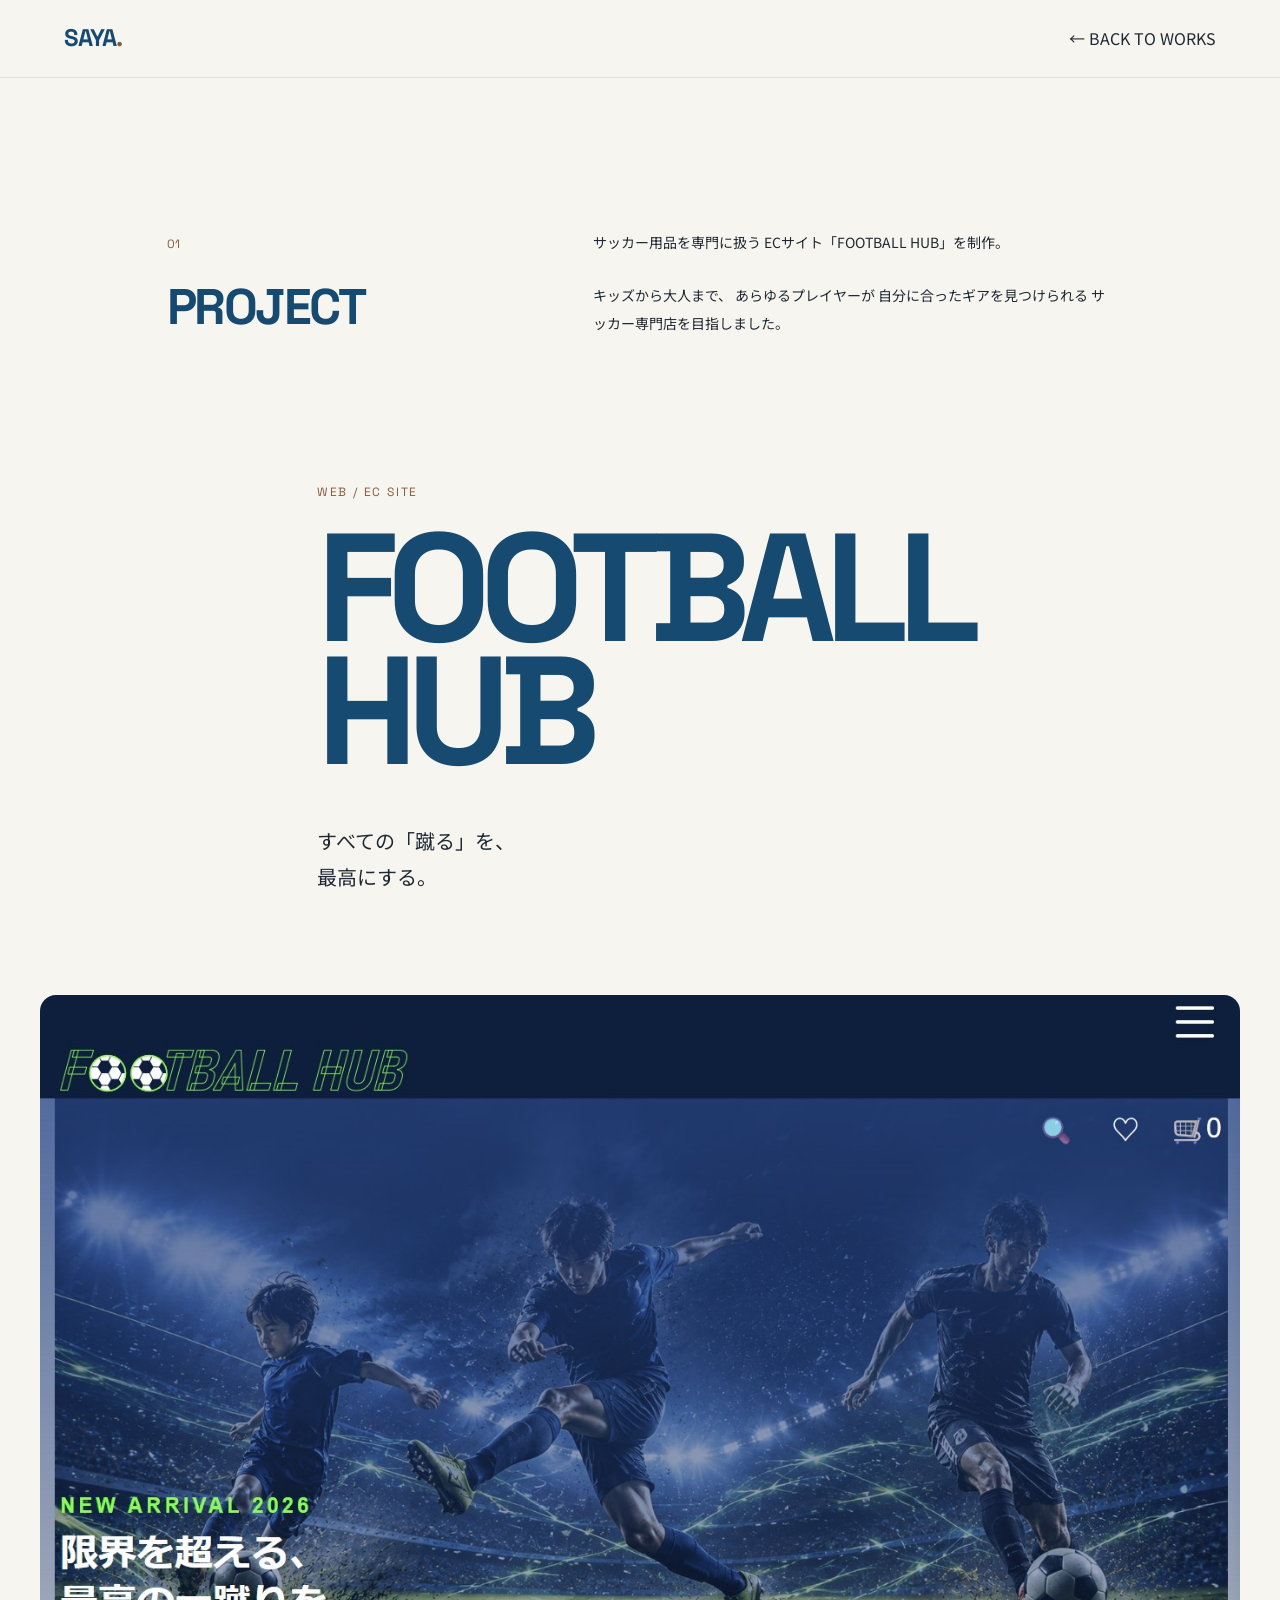
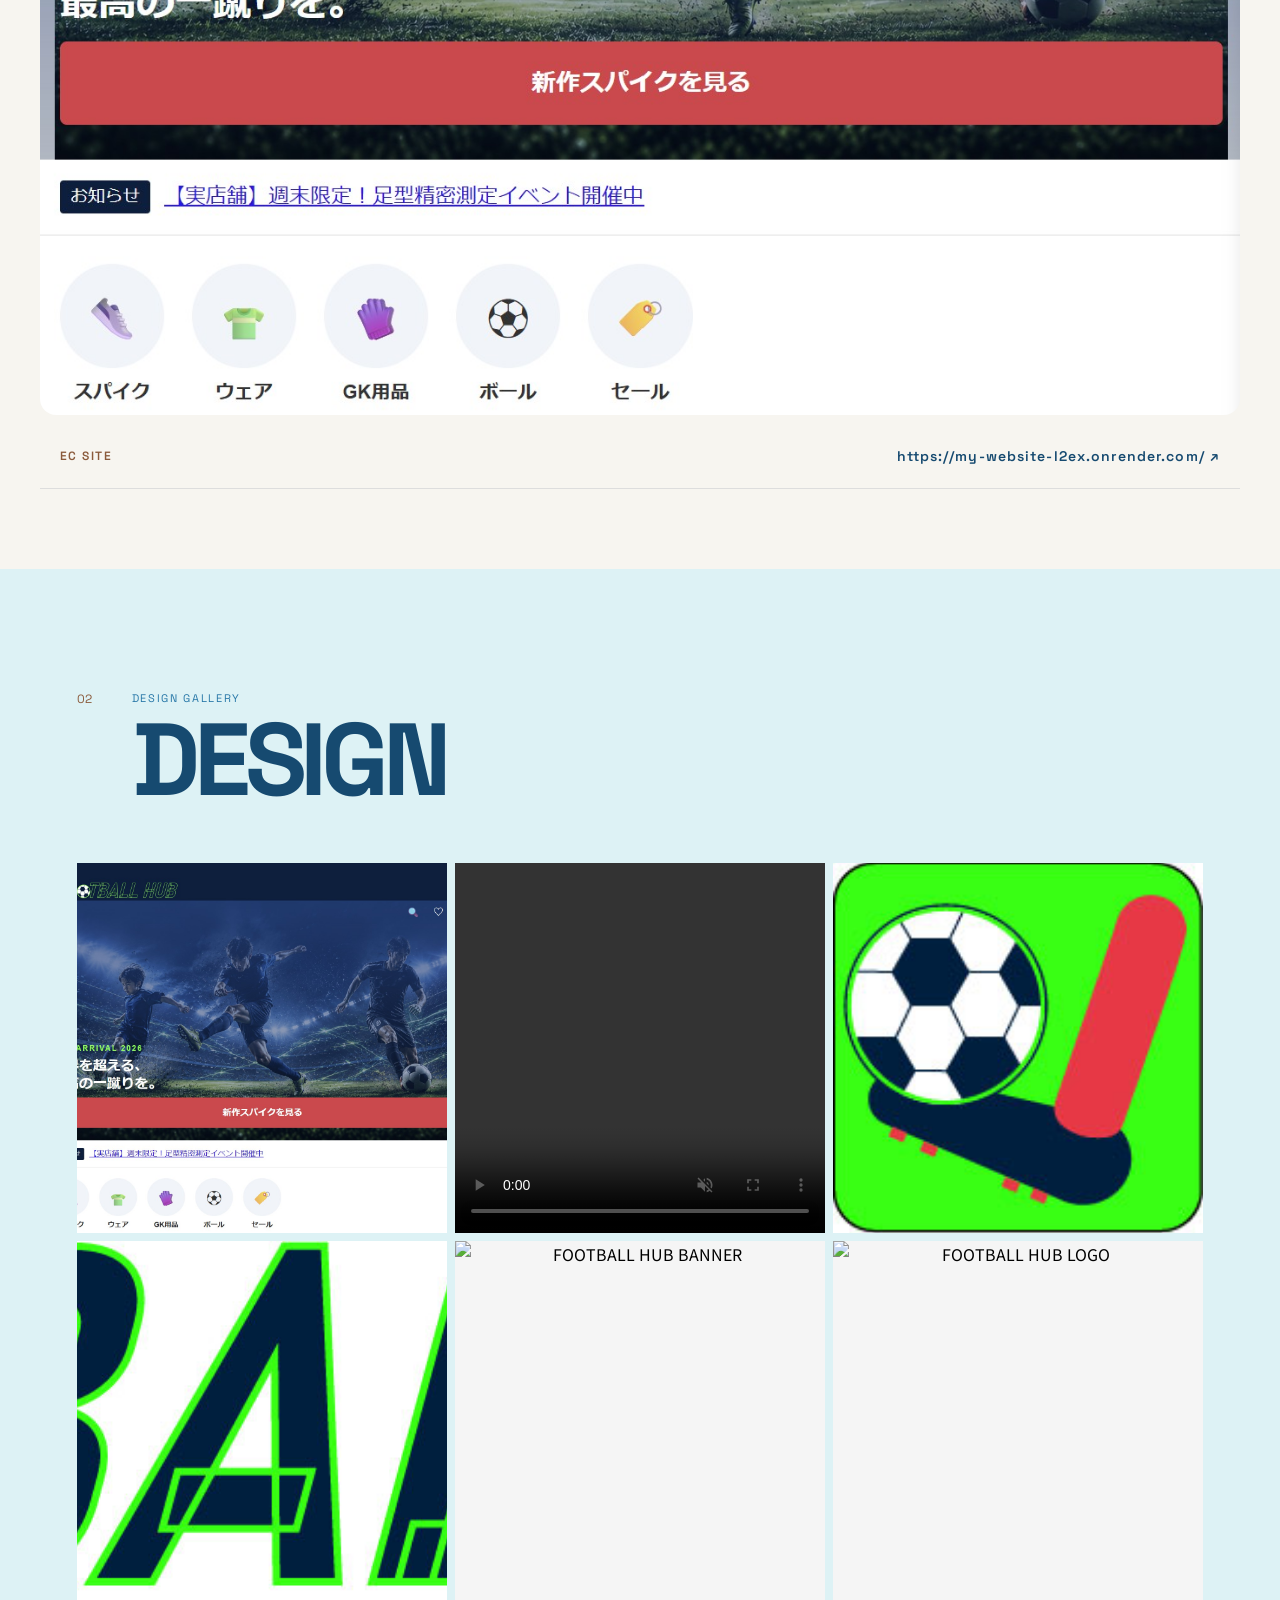
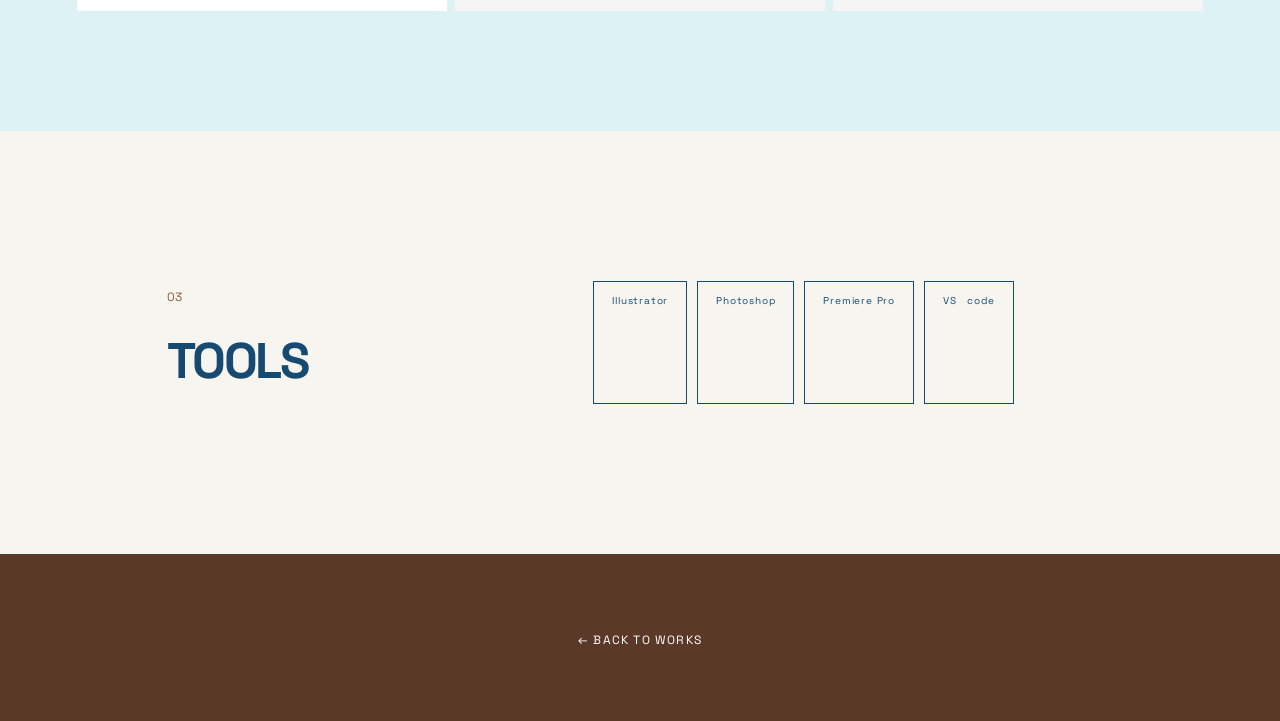
==== works/football-hub.html @ da972bae "first commit" ====
<!DOCTYPE html>
<html lang="ja">

<head>
  <meta charset="UTF-8">
  <meta name="viewport" content="width=device-width, initial-scale=1.0">

  <title>FOOTBALL HUB | SAYA PORTFOLIO</title>

  <meta
    name="description"
    content="FOOTBALL HUBのWebサイト制作実績。"
  >

  <link rel="preconnect" href="https://fonts.googleapis.com">
  <link rel="preconnect" href="https://fonts.gstatic.com" crossorigin>

  <link
    href="https://fonts.googleapis.com/css2?family=Noto+Sans+JP:wght@400;500;600;700&family=Space+Grotesk:wght@400;500;600;700&display=swap"
    rel="stylesheet"
  >

  <link rel="stylesheet" href="../css/style.css">
  <link rel="stylesheet" href="../css/work-detail.css">
</head>


<body>

  <!-- HEADER -->

  <header class="header">

    <a href="../index.html" class="logo">
      SAYA<span>.</span>
    </a>

    <a href="../index.html#works" class="back-link">
      ← BACK TO WORKS
    </a>

  </header>

      <!-- =====================
         PROJECT
    ====================== -->

    <section class="work-info">

      <div class="work-info-title">
        <span>01</span>
        <h2>PROJECT</h2>
      </div>

      <div class="work-info-text">

        <p>
          サッカー用品を専門に扱う
          ECサイト「FOOTBALL HUB」を制作。
        </p>

        <p>
          キッズから大人まで、
          あらゆるプレイヤーが
          自分に合ったギアを見つけられる
          サッカー専門店を目指しました。
        </p>
      </div>

    </section>
  <main class="work-detail">
    <!-- =====================
         TITLE
    ====================== -->

    <section class="work-intro">

      <p class="work-category">
        WEB / EC SITE
      </p>

      <h1>
        FOOTBALL<br>
        HUB
      </h1>

      <p class="work-lead">
        すべての「蹴る」を、<br>
        最高にする。
      </p>

    </section>


    <!-- =====================
         MAIN VISUAL
    ====================== -->

<section class="work-main-visual">

  <img
    src="../images/football-hub-main.jpg"
    alt="FOOTBALL HUB ECサイトのメインビジュアル"
  >

</section>

<div class="site-link">
  <span>EC SITE</span>

  <a
    href="https://my-website-l2ex.onrender.com/"
    target="_blank"
    rel="noopener noreferrer"
  >
    https://my-website-l2ex.onrender.com/ ↗
  </a>
</div>


    <!-- =====================
         GALLERY
    ====================== -->

    <section class="work-gallery-section">

      <div class="gallery-heading">

        <span>02</span>

        <div>
          <p>DESIGN GALLERY</p>
          <h2>DESIGN</h2>
        </div>

      </div>


      <div class="work-gallery">


        <!-- 01 サイトスクショ-->

        <button
          class="gallery-item"
          data-image="../images/football-hub-main.jpg"
          data-title="MAIN VISUAL"
        >

          <img
            src="../images/football-hub-main.jpg"
            alt="FOOTBALL HUB MAIN VISUAL"
          >

        </button>


        <!-- 02 広告動画-->

        <div class="gallery-item gallery-video">
    <video
      src="../videos/footballhub.mp4"
      autoplay
      muted
      loop
      playsinline
      controls
    ></video>
  </div>


        <!-- 03 サイトicon-->

        <button
          class="gallery-item"
          data-image="../images/icon.jpg"
          data-title="FOOTBALL HUB icon"
        >

          <img
            src="../images/icon.jpg"
            alt="FOOTBALL HUB icon"
          >

        </button>


        <!-- 04 -->

        <button
          class="gallery-item"
          data-image="../images/sitelogo.jpg"
          data-title="FOOTBALL HUB sitelogo"
        >

          <img
            src="../images/sitelogo.jpg"
            alt="FOOTBALL HUB sitelogo"
          >

        </button>


        <!-- 05 -->

        <button
          class="gallery-item"
          data-image="../images/football-hub-banner.jpg"
          data-title="BANNER"
        >

          <img
            src="../images/football-hub-banner.jpg"
            alt="FOOTBALL HUB BANNER"
          >

        </button>


        <!-- 06 -->

        <button
          class="gallery-item"
          data-image="../images/football-hub-logo.jpg"
          data-title="LOGO"
        >

          <img
            src="../images/football-hub-logo.jpg"
            alt="FOOTBALL HUB LOGO"
          >

        </button>


      </div>

    </section>


    <!-- =====================
         TOOLS
    ====================== -->

    <section class="work-tools">

      <div class="work-info-title">

        <span>03</span>

        <h2>TOOLS</h2>

      </div>

      <div class="tools-list">

        <span>Illustrator</span>
        <span>Photoshop</span>
        <span>Premiere Pro</span>
        <span>VS　code</span>

      </div>

    </section>


    <!-- BACK -->

    <div class="work-back">

      <a href="../index.html#works">
        ← BACK TO WORKS
      </a>

    </div>


  </main>


  <!-- IMAGE MODAL -->

  <div class="gallery-modal" id="galleryModal">

    <button class="modal-close" id="modalClose">
      ×
    </button>

    <div class="modal-content">

      <img id="modalImage" src="" alt="">

      <p id="modalTitle"></p>

    </div>

  </div>


  <script src="../js/work-detail.js"></script>

</body>

</html>
---- css/style.css ----
/* =========================
   RESET
========================= */

* {
  margin: 0;
  padding: 0;
  box-sizing: border-box;
}

html {
  scroll-behavior: smooth;
}

body {
  background: #f7f5f0;
  color: #1f2933;
  font-family: "Noto Sans JP", sans-serif;
  line-height: 1.7;
}

a {
  color: inherit;
  text-decoration: none;
}

button {
  font: inherit;
}


/* =========================
   VARIABLES
========================= */

:root {
  --blue-dark: #164a70;
  --blue: #2878a8;
  --sky: #9dd8e8;
  --sky-light: #ddf2f5;
  --brown: #8a5a3b;
  --brown-dark: #5b3928;
  --cream: #f7f5f0;
  --text: #1f2933;
  --white: #ffffff;

  --english: "Space Grotesk", sans-serif;
}


/* =========================
   HEADER
========================= */

.header {
  height: 78px;
  padding: 0 5vw;

  display: flex;
  align-items: center;
  justify-content: space-between;

  position: sticky;
  top: 0;
  z-index: 1000;

  background: rgba(247, 245, 240, 0.92);
  backdrop-filter: blur(10px);

  border-bottom: 1px solid rgba(22, 74, 112, 0.1);
}

.logo {
  font-family: var(--english);
  font-size: 24px;
  font-weight: 700;
  letter-spacing: -1px;
  color: var(--blue-dark);
}

.logo span,
.footer-logo span {
  color: var(--brown);
}

.nav {
  display: flex;
  gap: 36px;

  font-family: var(--english);
  font-size: 13px;
  font-weight: 600;
  letter-spacing: 1px;
}

.nav a {
  position: relative;
}

.nav a::after {
  content: "";
  position: absolute;
  left: 0;
  bottom: -6px;

  width: 0;
  height: 2px;

  background: var(--brown);

  transition: width 0.3s ease;
}

.nav a:hover::after {
  width: 100%;
}

.menu-btn {
  display: none;
}


/* =========================
   HERO
========================= */

.hero {
  min-height: calc(100vh - 78px);
  padding: 8vh 8vw;

  position: relative;
  overflow: hidden;

  display: flex;
  justify-content: space-between;
  align-items: center;
}

.hero-content {
  position: relative;
  z-index: 2;
}

.hero-label {
  margin-bottom: 25px;

  font-family: var(--english);
  font-size: 12px;
  font-weight: 600;
  letter-spacing: 2px;

  color: var(--brown);
}

.hero h1 {
  font-family: var(--english);
  font-size: clamp(70px, 11vw, 170px);
  font-weight: 600;
  line-height: 0.85;
  letter-spacing: -7px;

  color: var(--blue-dark);
}

.hero h1 span {
  color: var(--blue);
}

.hero-copy {
  margin-top: 45px;

  font-size: 18px;
  font-weight: 500;

  color: var(--brown-dark);
}

.hero-work {
  width: 28vw;
  max-width: 390px;

  position: relative;
  z-index: 2;

  transform: rotate(3deg);
}

.hero-work-image {
  aspect-ratio: 1 / 1;

  display: flex;
  align-items: center;
  justify-content: center;

  background:
    linear-gradient(
      135deg,
      var(--sky),
      var(--blue)
    );

  border: 12px solid var(--white);

  box-shadow: 0 20px 50px rgba(22, 74, 112, 0.15);
}

.placeholder-text {
  font-family: var(--english);
  text-align: center;
  color: white;
}

.placeholder-text span {
  display: block;
  font-size: 16px;
  letter-spacing: 4px;
}

.placeholder-text strong {
  font-size: 90px;
  line-height: 1;
}

.hero-work > p {
  margin-top: 18px;

  font-family: var(--english);
  font-size: 10px;
  letter-spacing: 2px;
  text-align: right;

  color: var(--brown);
}


/* Decorative circles */

.hero-circle {
  position: absolute;

  width: 500px;
  height: 500px;

  right: -150px;
  bottom: -180px;

  border-radius: 50%;

  background: var(--sky-light);
}

.hero-circle-small {
  position: absolute;

  width: 130px;
  height: 130px;

  right: 33%;
  top: 15%;

  border-radius: 50%;

  background: var(--sky);
}


/* =========================
   COMMON SECTION
========================= */

.section {
  padding: 140px 8vw;
}

.section-heading {
  display: flex;
  align-items: center;
  gap: 18px;

  margin-bottom: 80px;
}

.section-heading span {
  font-family: var(--english);
  font-size: 13px;
  font-weight: 600;
  color: var(--brown);
}

.section-heading h2 {
  font-family: var(--english);
  font-size: 18px;
  letter-spacing: 3px;
  color: var(--blue-dark);
}


/* =========================
   ABOUT
========================= */

.about {
  background: var(--white);
}

.about-grid {
  display: grid;
  grid-template-columns: 1fr 1.3fr;
  gap: 10vw;
}

.about-title {
  font-family: var(--english);
  font-size: clamp(45px, 6vw, 90px);
  font-weight: 600;
  line-height: 0.9;
  letter-spacing: -3px;

  color: var(--sky);

  padding-top: 10px;
}

.about-title p:nth-child(2) {
  color: var(--blue-dark);
}

.about-content h3 {
  margin-bottom: 30px;

  font-size: clamp(26px, 3vw, 42px);
  line-height: 1.5;

  color: var(--brown-dark);
}

.about-content > p {
  max-width: 600px;

  color: #52616b;
}

.about-info {
  margin-top: 50px;

  display: flex;
  gap: 70px;
}

.about-info div {
  display: flex;
  flex-direction: column;
}

.about-info span {
  margin-bottom: 4px;

  font-family: var(--english);
  font-size: 11px;
  letter-spacing: 2px;

  color: var(--brown);
}

.about-info strong {
  font-family: var(--english);
  font-size: 16px;
  color: var(--blue-dark);
}


/* =========================
   SKILLS
========================= */

.skills {
  background: var(--sky-light);
}

.skills-list {
  border-top: 1px solid rgba(22, 74, 112, 0.25);
}

.skill-item {
  padding: 35px 0;

  display: grid;
  grid-template-columns: 70px 1fr 1fr;
  gap: 30px;

  border-bottom: 1px solid rgba(22, 74, 112, 0.25);
}

.skill-number {
  font-family: var(--english);
  color: var(--brown);
}

.skill-main h3 {
  margin-bottom: 5px;

  font-family: var(--english);
  font-size: 24px;
  letter-spacing: 1px;

  color: var(--blue-dark);
}

.skill-main p {
  color: #52616b;
  font-size: 14px;
}

.skill-tools {
  align-self: center;

  font-family: var(--english);
  font-size: 13px;
  line-height: 2;

  color: var(--brown);
}


/* =========================
   WORKS
========================= */

.works {
  background: var(--cream);
}

.works-heading {
  justify-content: space-between;
}

.works-heading > div {
  display: flex;
  align-items: center;
  gap: 18px;
}

.works-heading > p {
  font-family: var(--english);
  font-size: 12px;
  line-height: 1.4;
  color: var(--brown);
}


/* Filter */

.work-filter {
  display: flex;
  gap: 25px;

  margin-bottom: 35px;
}

.filter-btn {
  padding: 0;

  border: none;
  background: transparent;

  font-family: var(--english);
  font-size: 12px;
  font-weight: 600;
  letter-spacing: 1px;

  color: #83909a;

  cursor: pointer;

  transition: color 0.25s ease;
}

.filter-btn.active,
.filter-btn:hover {
  color: var(--blue-dark);
}


/* Gallery */

.works-grid {
  display: grid;
  grid-template-columns: repeat(3, 1fr);
  gap: 8px;
}

.work-card {
  position: relative;

  aspect-ratio: 1 / 1;

  overflow: hidden;

  cursor: pointer;

  background: var(--sky-light);
}

.work-image {
  width: 100%;
  height: 100%;

  display: flex;
  align-items: center;
  justify-content: center;

  transition: transform 0.5s ease;
}

.work-image span {
  font-family: var(--english);
  font-size: clamp(20px, 3vw, 42px);
  font-weight: 600;
  line-height: 0.95;
  text-align: center;
  letter-spacing: -1px;
}


/* Temporary image placeholders */

.work-football {
  background: linear-gradient(135deg, #164a70, #2878a8);
  color: white;
}

.work-cinema {
  background: linear-gradient(135deg, #8a5a3b, #d5a77c);
  color: white;
}

.work-saga {
  background: linear-gradient(135deg, #9dd8e8, #2878a8);
  color: white;
}

.work-character {
  background: linear-gradient(135deg, #5b3928, #9dd8e8);
  color: white;
}

.work-video {
  background: linear-gradient(135deg, #2878a8, #ddf2f5);
  color: white;
}

.work-graphic {
  background: linear-gradient(135deg, #8a5a3b, #164a70);
  color: white;
}


/* Overlay */

.work-overlay {
  position: absolute;

  inset: 0;

  padding: 25px;

  display: flex;
  align-items: flex-end;
  justify-content: space-between;

  background: rgba(22, 74, 112, 0.88);

  color: white;

  opacity: 0;

  transition: opacity 0.3s ease;
}

.work-overlay small {
  font-family: var(--english);
  font-size: 9px;
  letter-spacing: 1.5px;
}

.work-overlay h3 {
  margin-top: 5px;

  font-family: var(--english);
  font-size: 18px;
  line-height: 1.2;
}

.view-arrow {
  width: 45px;
  height: 45px;

  display: flex;
  align-items: center;
  justify-content: center;

  border: 1px solid rgba(255, 255, 255, 0.6);
  border-radius: 50%;

  font-size: 20px;
}

.work-card:hover .work-image {
  transform: scale(1.05);
}

.work-card:hover .work-overlay {
  opacity: 1;
}


/* =========================
   CONTACT
========================= */

.contact {
  padding: 150px 8vw;

  background: var(--blue-dark);
  color: white;
}

.contact-inner {
  max-width: 1200px;
  margin: auto;
}

.contact-label {
  margin-bottom: 45px;

  font-family: var(--english);
  font-size: 12px;
  letter-spacing: 2px;

  color: var(--sky);
}

.contact h2 {
  font-family: var(--english);
  font-size: clamp(60px, 10vw, 150px);
  line-height: 0.9;
  letter-spacing: -5px;
}

.contact h2 span {
  color: var(--sky);
}

.contact-text {
  margin-top: 45px;

  color: #d5e9ed;
}

.contact-button {
  width: 180px;
  height: 180px;

  margin-top: 60px;

  display: flex;
  flex-direction: column;
  align-items: center;
  justify-content: center;
  gap: 10px;

  border-radius: 50%;

  background: var(--brown);
  color: white;

  font-family: var(--english);
  font-weight: 600;
  letter-spacing: 1px;

  transition:
    transform 0.3s ease,
    background 0.3s ease;
}

.contact-button span {
  font-size: 25px;
}

.contact-button:hover {
  transform: scale(1.08);
  background: var(--blue);
}


/* =========================
   FOOTER
========================= */

.footer {
  padding: 35px 8vw;

  display: flex;
  align-items: center;
  justify-content: space-between;

  background: var(--brown-dark);
  color: white;
}

.footer-logo {
  font-family: var(--english);
  font-size: 22px;
  font-weight: 700;
}

.footer p,
.footer a {
  font-family: var(--english);
  font-size: 10px;
  letter-spacing: 1px;
}

.footer a {
  color: var(--sky);
}


/* =========================
   SCROLL ANIMATION
========================= */

.section,
.contact {
  opacity: 0;
  transform: translateY(35px);

  transition:
    opacity 0.8s ease,
    transform 0.8s ease;
}

.section.show,
.contact.show {
  opacity: 1;
  transform: translateY(0);
}


/* =========================
   RESPONSIVE
========================= */

@media (max-width: 767px) {

  /* Header */

  .header {
    height: 65px;
    padding: 0 20px;
  }

  .logo {
    font-size: 21px;
  }

  .nav {
    position: fixed;

    top: 65px;
    right: 0;

    width: 100%;
    height: calc(100vh - 65px);

    padding: 50px 30px;

    display: flex;
    flex-direction: column;
    gap: 30px;

    background: var(--blue-dark);

    transform: translateX(100%);
    transition: transform 0.4s ease;
  }

  .nav.active {
    transform: translateX(0);
  }

  .nav a {
    font-family: var(--english);
    font-size: 30px;
    color: white;
  }

  .nav a::after {
    background: var(--sky);
  }

  .menu-btn {
    width: 38px;
    height: 38px;

    display: flex;
    flex-direction: column;
    align-items: center;
    justify-content: center;
    gap: 7px;

    border: none;
    background: transparent;

    cursor: pointer;
  }

  .menu-btn span {
    display: block;

    width: 25px;
    height: 2px;

    background: var(--blue-dark);

    transition: transform 0.3s ease;
  }

  .menu-btn.active span:first-child {
    transform: translateY(4.5px) rotate(45deg);
  }

  .menu-btn.active span:last-child {
    transform: translateY(-4.5px) rotate(-45deg);
  }


  /* Hero */

  .hero {
    min-height: calc(100vh - 65px);

    padding: 70px 25px 50px;

    display: block;
  }

  .hero h1 {
    font-size: clamp(65px, 18vw, 100px);
    letter-spacing: -4px;
  }

  .hero-label {
    font-size: 9px;
    letter-spacing: 1.5px;
  }

  .hero-copy {
    margin-top: 35px;
    font-size: 15px;
  }

  .hero-work {
    width: 62vw;
    max-width: 280px;

    margin: 55px 0 0 auto;
  }

  .hero-work-image {
    border-width: 8px;
  }

  .placeholder-text strong {
    font-size: 65px;
  }

  .hero-circle {
    width: 300px;
    height: 300px;

    right: -150px;
    bottom: -80px;
  }

  .hero-circle-small {
    width: 70px;
    height: 70px;

    right: 10%;
    top: 8%;
  }


  /* Sections */

  .section {
    padding: 90px 20px;
  }

  .section-heading {
    margin-bottom: 50px;
  }


  /* About */

  .about-grid {
    grid-template-columns: 1fr;
    gap: 50px;
  }

  .about-title {
    font-size: 60px;
  }

  .about-content h3 {
    font-size: 25px;
  }

  .about-content > p {
    font-size: 14px;
  }

  .about-info {
    margin-top: 35px;
    gap: 35px;
    flex-wrap: wrap;
  }


  /* Skills */

  .skill-item {
    padding: 28px 0;

    grid-template-columns: 35px 1fr;
    gap: 10px;
  }

  .skill-main h3 {
    font-size: 19px;
  }

  .skill-main p {
    font-size: 13px;
  }

  .skill-tools {
    grid-column: 2;
    font-size: 12px;
    margin-top: -5px;
  }


  /* Works */

  .works-heading > p {
    display: none;
  }

  .work-filter {
    gap: 17px;
    flex-wrap: wrap;
  }

  .works-grid {
    grid-template-columns: repeat(2, 1fr);
    gap: 4px;
  }

  .work-overlay {
    display: none;
  }

  .work-image span {
    font-size: 21px;
  }


  /* Contact */

  .contact {
    padding: 100px 20px;
  }

  .contact h2 {
    font-size: 65px;
    letter-spacing: -3px;
  }

  .contact-button {
    width: 140px;
    height: 140px;
    margin-top: 45px;
  }


  /* Footer */

  .footer {
    padding: 25px 20px;

    flex-wrap: wrap;
    gap: 15px;
  }

  .footer p {
    order: 3;
    width: 100%;
  }

}
---- css/work-detail.css ----
/* =========================
   WORK DETAIL
========================= */

.work-detail {
  padding-top: 100px;
}


/* INTRO */

.work-intro {
  max-width: 800px;
  margin: 0 auto;
  padding: 120px 6vw 100px;
}

.work-category {
  font-family: "Space Grotesk", sans-serif;
  font-size: 12px;
  letter-spacing: 0.15em;
  color: #8A5A3B;
  margin-bottom: 25px;
}

.work-intro h1 {
  font-family: "Space Grotesk", sans-serif;
  font-size: clamp(70px, 12vw, 170px);
  line-height: 0.8;
  letter-spacing: -0.07em;
  color: #164A70;
}

.work-lead {
  margin-top: 50px;
  font-size: 20px;
  line-height: 1.8;
}


/* MAIN VISUAL */

.work-main-visual {
  width: 100%;
  max-width: 1200px;
  margin: 0 auto 80px;
  overflow: hidden;
  border-radius: 16px;
  background: #f5f5f5;
}

.work-main-visual img {
  display: block;
  width: 100%;
  height: auto;
}

/* INFO */

.work-info {
  max-width: 1100px;
  margin: 150px auto;
  padding: 0 6vw;

  display: grid;
  grid-template-columns: 1fr 1.5fr;
  gap: 80px;
}

.work-info-title span,
.gallery-heading > span {
  font-family: "Space Grotesk", sans-serif;
  font-size: 12px;
  color: #8A5A3B;
}

.work-info-title h2 {
  margin-top: 10px;
  font-family: "Space Grotesk", sans-serif;
  font-size: 50px;
  color: #164A70;
  letter-spacing: -0.05em;
}

.work-info-text {
  max-width: 600px;
}

.work-info-text p {
  margin-bottom: 25px;
  font-size: 14px;
  line-height: 2;
}


/* GALLERY */

.work-gallery-section {
  background: #DDF2F5;
  padding: 120px 6vw;
}

.gallery-heading {
  max-width: 1200px;
  margin: 0 auto 60px;

  display: flex;
  gap: 40px;
}

.gallery-heading p {
  font-family: "Space Grotesk", sans-serif;
  font-size: 11px;
  letter-spacing: 0.15em;
  color: #2878A8;
}

.gallery-heading h2 {
  margin-top: 8px;

  font-family: "Space Grotesk", sans-serif;
  font-size: clamp(55px, 8vw, 110px);
  line-height: 0.85;

  color: #164A70;
  letter-spacing: -0.06em;
}


/* INSTAGRAM STYLE */

.work-gallery {
  max-width: 1200px;
  margin: 0 auto;

  display: grid;
  grid-template-columns: repeat(3, 1fr);
  gap: 12px;
}

.gallery-item {
  padding: 0;
  border: none;

  aspect-ratio: 1 / 1;

  overflow: hidden;

  background: #fff;

  cursor: pointer;

  position: relative;
}

.gallery-item img {
  width: 100%;
  height: 100%;

  object-fit: cover;

  transition: transform 0.5s ease;
}

.gallery-item:hover img {
  transform: scale(1.05);
}


/* TOOLS */

.work-tools {
  max-width: 1100px;
  margin: 150px auto;
  padding: 0 6vw;

  display: grid;
  grid-template-columns: 1fr 1.5fr;
  gap: 80px;
}

.tools-list {
  display: flex;
  flex-wrap: wrap;
  gap: 10px;
}

.tools-list span {
  border: 1px solid #164A70;

  padding: 10px 18px;

  font-family: "Space Grotesk", sans-serif;

  font-size: 10px;
  letter-spacing: 0.08em;

  color: #164A70;
}


/* BACK */

.work-back {
  padding: 70px 6vw;

  background: #5B3928;

  text-align: center;
}

.work-back a {
  color: #fff;

  font-family: "Space Grotesk", sans-serif;

  font-size: 12px;
  letter-spacing: 0.1em;
}


/* MODAL */

.gallery-modal {
  position: fixed;

  inset: 0;

  z-index: 2000;

  background: rgba(15, 30, 40, 0.94);

  display: none;

  align-items: center;
  justify-content: center;

  padding: 30px;
}

.gallery-modal.active {
  display: flex;
}

.modal-content {
  max-width: 1100px;
  max-height: 90vh;

  text-align: center;
}

.modal-content img {
  max-width: 100%;
  max-height: 82vh;

  object-fit: contain;
}

.modal-content p {
  margin-top: 15px;

  color: #fff;

  font-family: "Space Grotesk", sans-serif;

  font-size: 11px;
  letter-spacing: 0.12em;
}

.modal-close {
  position: absolute;

  top: 25px;
  right: 30px;

  border: none;
  background: none;

  color: white;

  font-size: 40px;

  cursor: pointer;
}


/* MOBILE */

@media (max-width: 767px) {

  .work-detail {
    padding-top: 64px;
  }

  .work-intro {
    padding: 80px 6vw;
  }

  .work-intro h1 {
    font-size: 70px;
  }

  .work-lead {
    font-size: 16px;
  }

  .work-main-visual {
    width: 100%;
  }

  .work-info {
    margin: 90px auto;

    display: block;
  }

  .work-info-text {
    margin-top: 40px;
  }

  .gallery-heading {
    margin-bottom: 35px;
  }

  .work-gallery {
    grid-template-columns: repeat(2, 1fr);
    gap: 6px;
  }

  .work-tools {
    margin: 90px auto;

    display: block;
  }

  .tools-list {
    margin-top: 40px;
  }

}
.site-link {
  max-width: 1200px;
  margin: -50px auto 80px;
  padding: 0 20px;

  display: flex;
  align-items: center;
  justify-content: space-between;

  border-bottom: 1px solid #ddd;
  padding-bottom: 20px;
}

.site-link span {
  font-family: "Space Grotesk", sans-serif;
  font-size: 12px;
  font-weight: 600;
  letter-spacing: 0.12em;
  color: #8A5A3B;
}

.site-link a {
  display: inline-flex;
  align-items: center;
  gap: 8px;

  font-family: "Space Grotesk", sans-serif;
  font-size: 14px;
  font-weight: 600;
  letter-spacing: 0.08em;

  color: #164A70;
  text-decoration: none;

  transition: opacity 0.3s ease;
}

.site-link a:hover {
  opacity: 0.6;
}
.work-gallery {
  display: grid;
  grid-template-columns: repeat(3, 1fr);
  gap: 8px;
}

.gallery-item {
  aspect-ratio: 1 / 1;
  overflow: hidden;
  background: #f5f5f5;
}

.gallery-item img,
.gallery-item video {
  width: 100%;
  height: 100%;
  display: block;
  object-fit: cover;
}
/* PROJECT → WEB / EC SITE の余白を調整 */
.work-info {
  margin-bottom: 20px;
}

.work-intro {
  margin-top: 0;
  padding-top: 0;
}
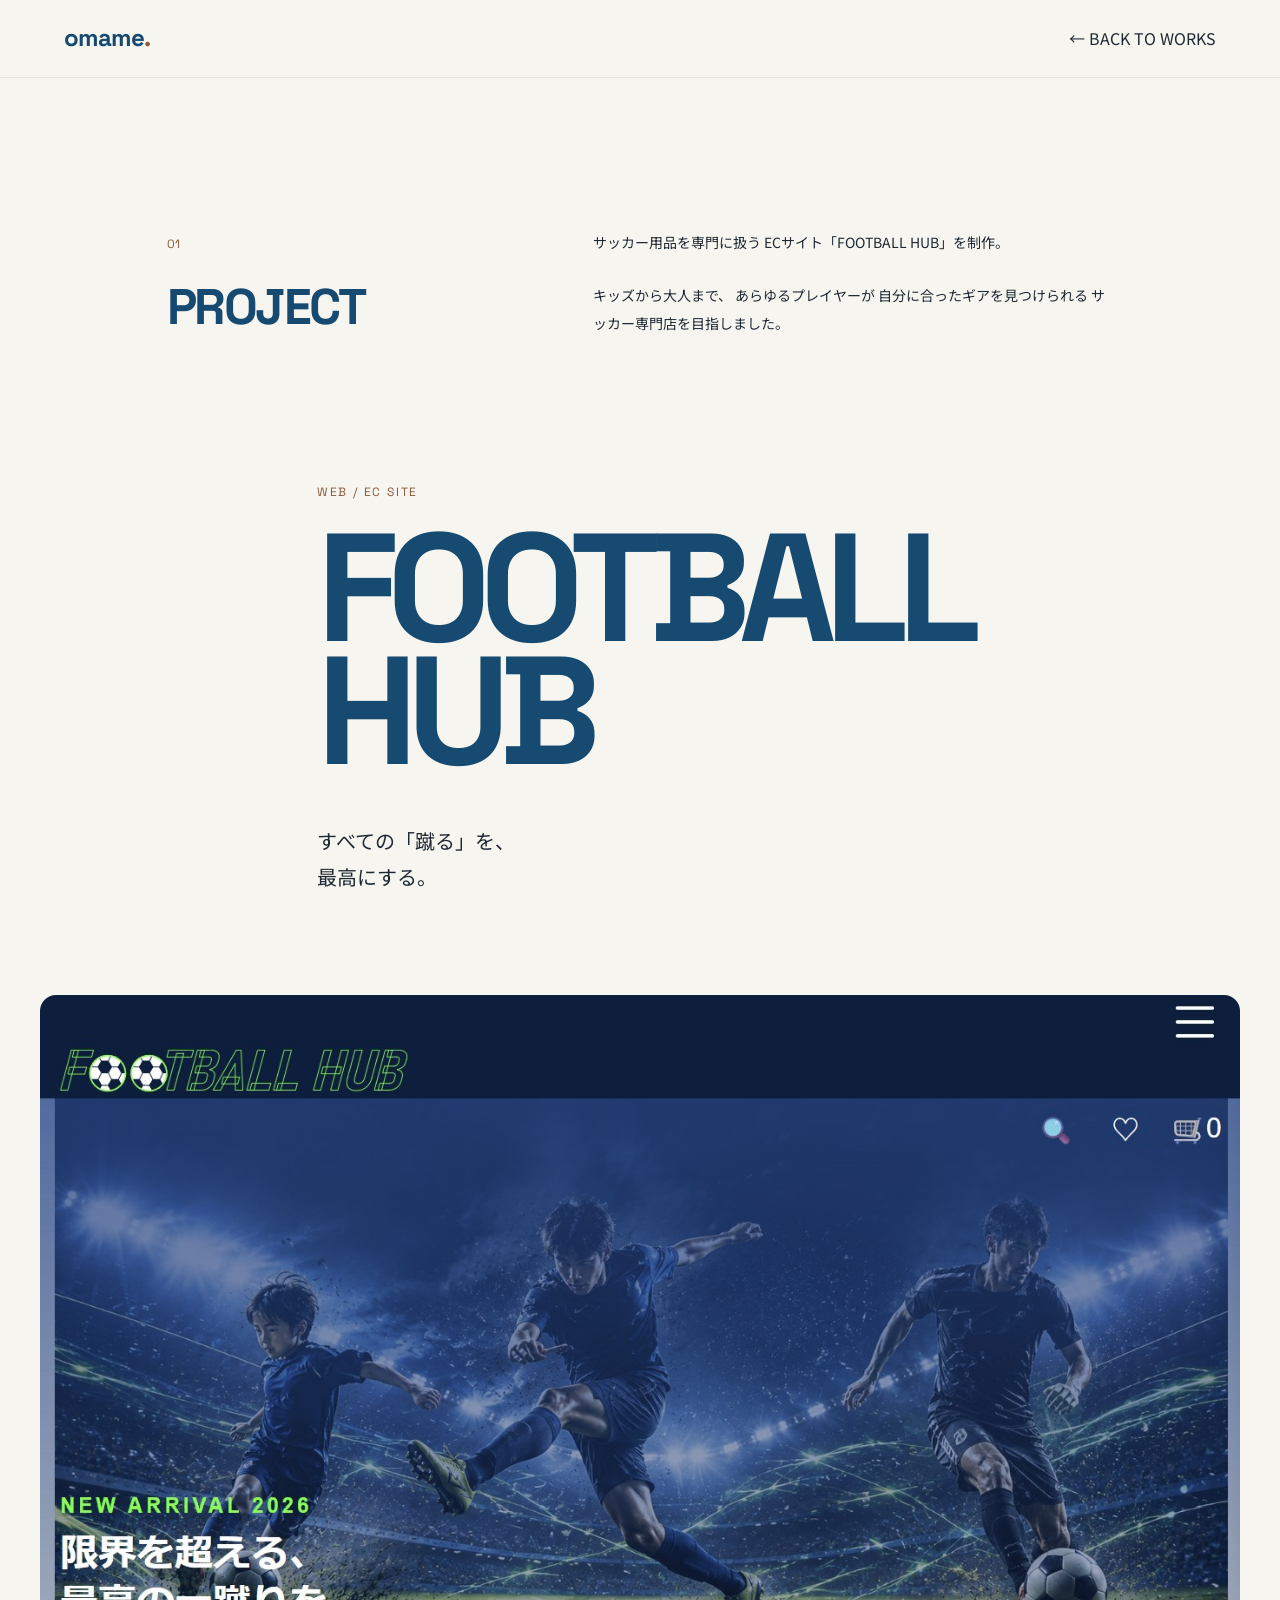
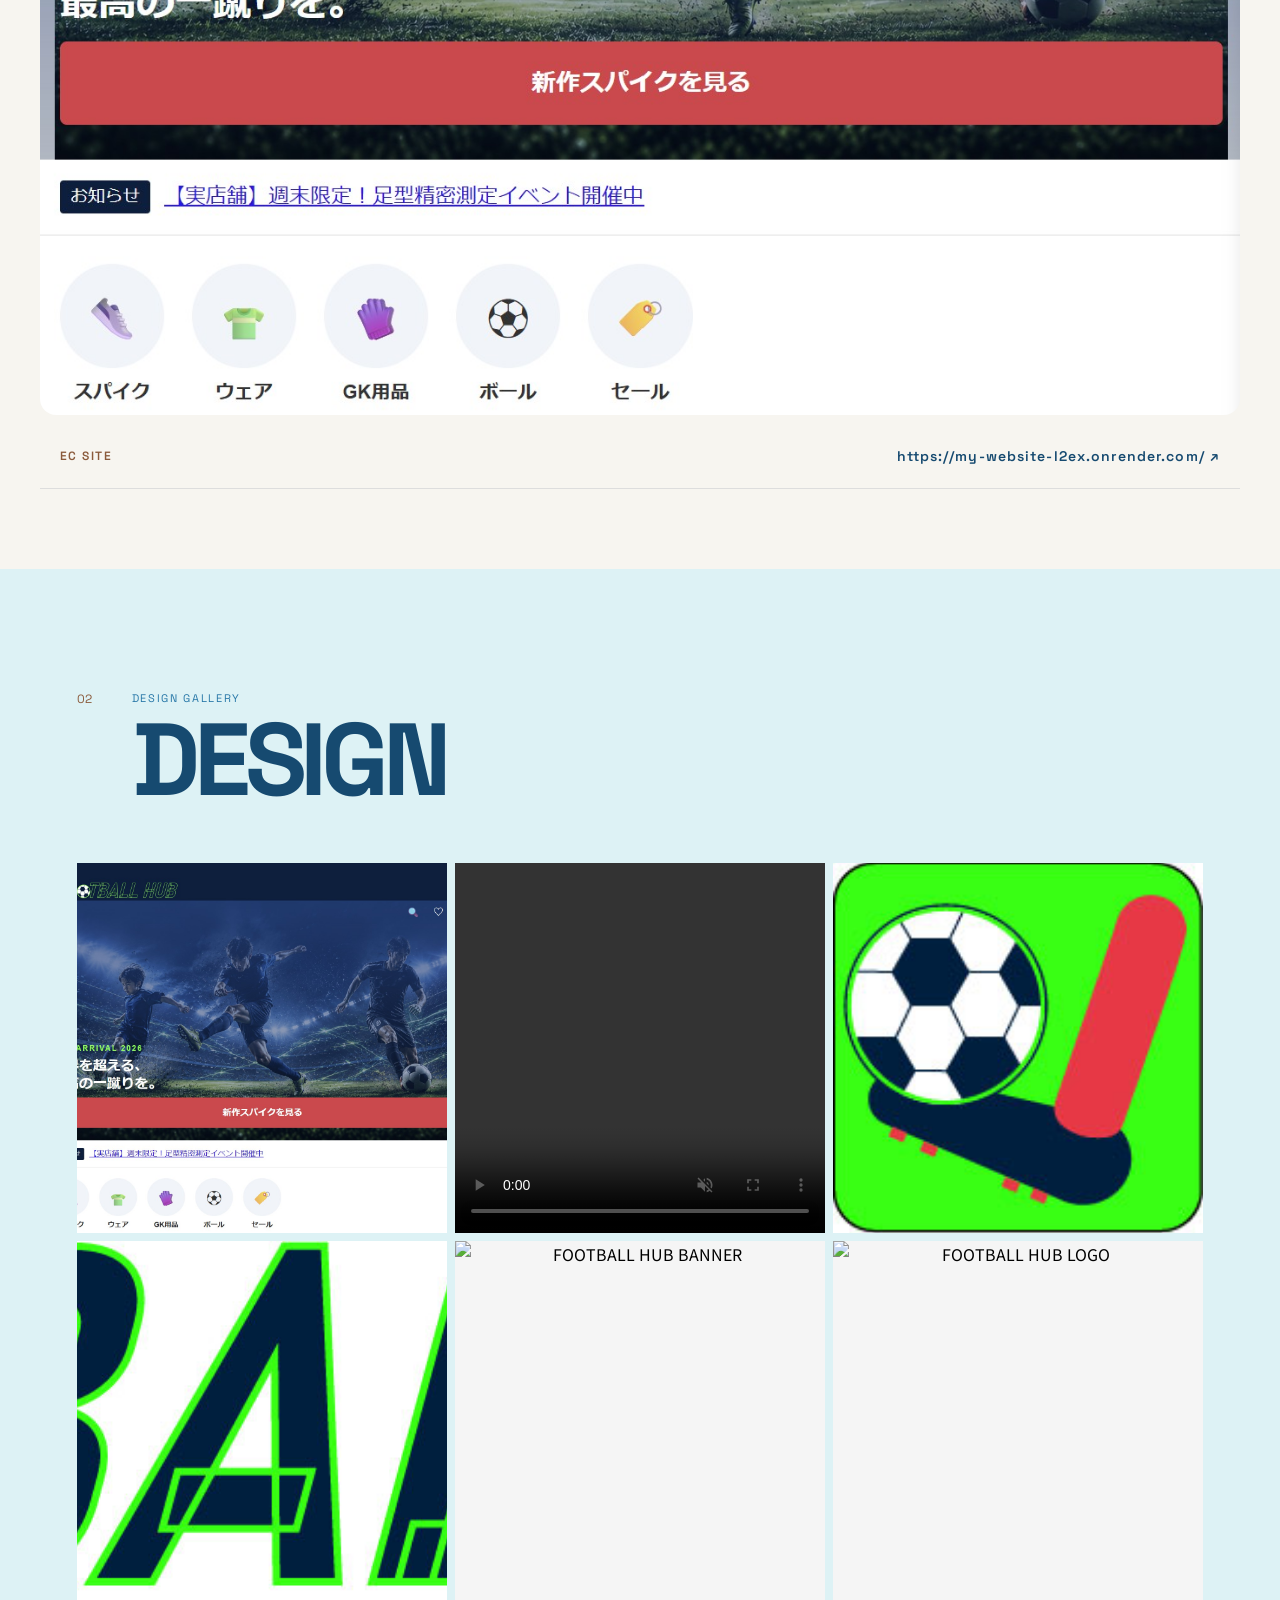
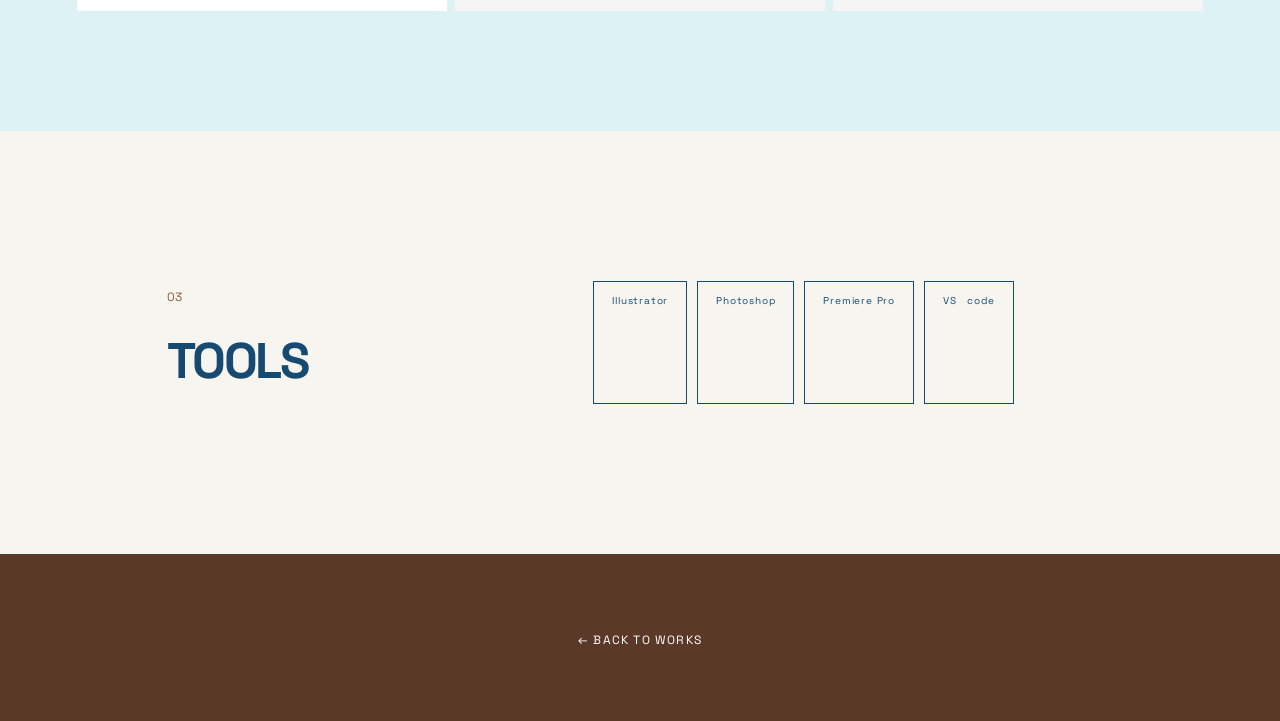
==== commit d3b59aaa: "細かな修正" ====
--- a/works/football-hub.html
+++ b/works/football-hub.html
@@ -5,7 +5,7 @@
   <meta charset="UTF-8">
   <meta name="viewport" content="width=device-width, initial-scale=1.0">
 
-  <title>FOOTBALL HUB | SAYA PORTFOLIO</title>
+  <title>FOOTBALL HUB | omame. PORTFOLIO</title>
 
   <meta
     name="description"
@@ -32,7 +32,7 @@
   <header class="header">
 
     <a href="../index.html" class="logo">
-      SAYA<span>.</span>
+      omame<span>.</span>
     </a>
 
     <a href="../index.html#works" class="back-link">
--- a/css/style.css
+++ b/css/style.css
@@ -1011,3 +1011,23 @@
   }
 
 }
+
+html {
+  scroll-behavior: smooth;
+}
+
+.scroll-explore {
+  display: inline-block;
+  color: inherit;
+  text-decoration: none;
+  cursor: pointer;
+  transition: opacity 0.3s ease;
+}
+
+.scroll-explore:hover {
+  opacity: 0.6;
+}
+
+.hero-work {
+  text-align: right;
+}
